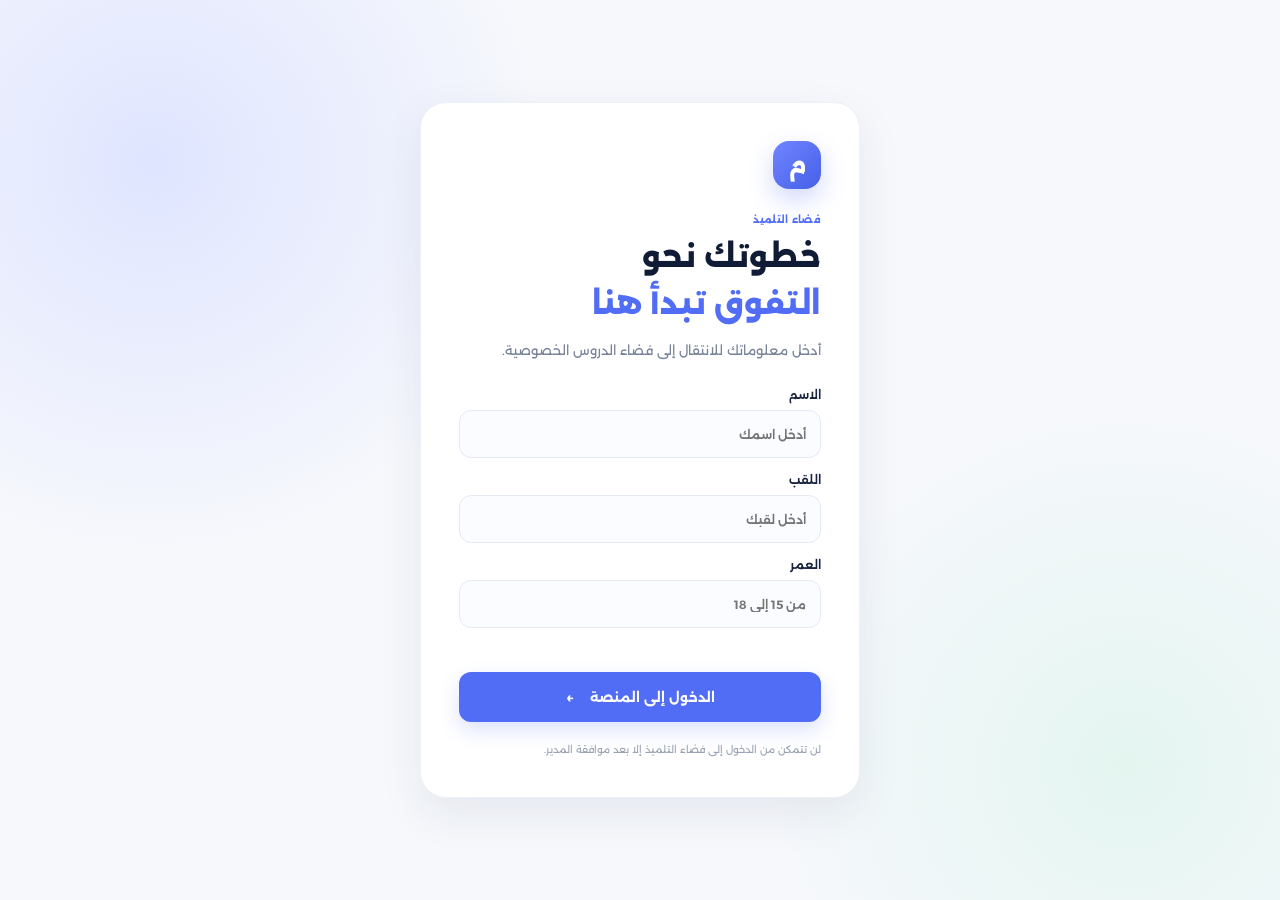
==== student-platform-starter/student-platform/student-platform/index.html @ 79c9dbfb "Add files via upload" ====
<!doctype html>
<html lang="ar" dir="rtl">
<head>
  <meta charset="utf-8">
  <meta name="viewport" content="width=device-width, initial-scale=1">
  <meta name="theme-color" content="#101b35">
  <title>منصتي التعليمية | فضاء التلميذ</title>
  <link rel="preconnect" href="https://fonts.googleapis.com">
  <link rel="preconnect" href="https://fonts.gstatic.com" crossorigin>
  <link href="https://fonts.googleapis.com/css2?family=Alexandria:wght@400;500;600;700;800&display=swap" rel="stylesheet">
  <link rel="stylesheet" href="styles.css">
</head>
<body>
  <div id="welcomeScreen" class="welcome-screen">
    <div class="welcome-card">
      <div class="brand-mark">م</div>
      <p class="eyebrow">فضاء التلميذ</p>
      <h1>خطوتك نحو<br><span>التفوق تبدأ هنا</span></h1>
      <p class="muted intro">أدخل معلوماتك للانتقال إلى فضاء الدروس الخصوصية.</p>
      <form id="profileForm" class="profile-form">
        <label>الاسم
          <input id="firstName" type="text" autocomplete="given-name" placeholder="أدخل اسمك" required maxlength="40">
        </label>
        <label>اللقب
          <input id="lastName" type="text" autocomplete="family-name" placeholder="أدخل لقبك" required maxlength="40">
        </label>
        <label>العمر
          <input id="age" type="number" inputmode="numeric" min="15" max="18" placeholder="من 15 إلى 18" required>
        </label>
        <p id="profileError" class="form-error" role="alert"></p>
        <button class="button button-primary button-wide" type="submit">الدخول إلى المنصة <span>←</span></button>
      </form>
      <section id="activationPanel" class="hidden" style="text-align:center;padding:12px 0">
        <div style="font-size:34px">⏳</div>
        <h2 id="activationTitle">طلبك قيد المراجعة</h2>
        <p id="activationMessage" class="muted">تم إرسال معلوماتك إلى المدير. ستنتقل إلى الصفحة الرئيسية بعد قبول الطلب.</p>
        <p id="activationAttempts" class="tiny-note"></p>
        <button id="retryActivation" class="button button-primary button-wide hidden" type="button">إعادة إرسال طلب التفعيل</button>
      </section>
      <p class="tiny-note">لن تتمكن من الدخول إلى فضاء التلميذ إلا بعد موافقة المدير.</p>
    </div>
  </div>

  <div id="app" class="app-shell hidden">
    <aside class="sidebar">
      <a class="brand" href="#" aria-label="الرئيسية"><span class="brand-mark small">م</span><span>مدرستي<span class="brand-dot">.</span></span></a>
      <div class="side-label">القائمة الرئيسية</div>
      <nav class="side-nav">
        <button class="nav-link active" data-target="home"><span class="nav-icon">⌂</span> الرئيسية</button>
        <button class="nav-link" data-target="my-bookings"><span class="nav-icon">▤</span> اشتراكاتي</button>
        <button class="nav-link" data-target="statistics"><span class="nav-icon">▥</span> إحصائياتي</button>
        <button class="nav-link" data-target="settings"><span class="nav-icon">⚙</span> الإعدادات</button>
      </nav>
      <div class="sidebar-bottom">
        <div class="help-card"><div class="help-icon">؟</div><strong>هل تحتاج إلى مساعدة؟</strong><p>ستتوفر المساعدة قريباً داخل المنصة.</p></div>
        <button id="logoutBtn" class="logout-button">↪ تسجيل الخروج</button>
      </div>
    </aside>

    <main class="main-content">
      <header class="topbar">
        <div><p class="eyebrow">فضاء التلميذ</p><h2 id="pageHeading">الرئيسية</h2></div>
        <div class="top-actions">
          <button class="icon-button" id="notificationButton" aria-label="الإشعارات">♧<i></i></button>
          <div class="user-chip"><div class="avatar" id="avatarInitials">ت</div><div><strong id="headerName">التلميذ</strong><small>تلميذ</small></div></div>
        </div>
      </header>

      <section id="home" class="page-section">
        <div class="hero">
          <div class="hero-copy"><span class="hero-tag">تعلم بذكاء · تقدم بثبات</span><h1>مرحباً، <span id="welcomeName">بك</span> 👋</h1><p>اختر فوجك وابدأ رحلتك نحو نتائج أفضل.</p><button class="button button-light" data-scroll="groups">اكتشف الأفواج <span>←</span></button></div>
          <div class="hero-art" aria-hidden="true"><div class="orbit orbit-one"></div><div class="orbit orbit-two"></div><div class="book">✦</div><div class="floating f1">A+</div><div class="floating f2">علوم</div><div class="floating f3">✓</div></div>
        </div>

        <div class="section-heading"><div><p class="eyebrow">ابدأ من هنا</p><h3>الأستاذ المتاح</h3></div><span class="live-label"><i></i> <span id="teacherCount">0</span> أساتذة حالياً</span></div>
        <div id="teacherList" class="teachers-list"></div>

        <div id="groups" class="section-heading groups-heading"><div><p class="eyebrow">اختر الموعد المناسب</p><h3>أفواج البكالوريا</h3><p class="section-subtitle">السعر موحد لجميع الأفواج: 300 دج للحصة.</p><p id="dailyBookingLimit" class="section-subtitle">يمكنك التسجيل في 3 أفواج يومياً.</p></div><span class="capacity-pill">3 تسجيلات يومياً</span></div>
        <div class="group-day-title"><span>الجمعة</span><span class="day-line"></span></div>
        <div id="fridayGroups" class="groups-grid"></div>
        <div class="group-day-title saturday-title"><span>السبت</span><span class="day-line"></span></div>
        <div id="saturdayGroups" class="groups-grid"></div>
        <div class="notice-strip"><span>ⓘ</span><p>تُفتح نافذة التسجيل يومي الجمعة والسبت من 07:30 صباحاً إلى 16:00. سيتم التحقق من الموعد نهائياً عبر السيرفر عند ربطه.</p></div>
      </section>

      <section id="my-bookings" class="page-section hidden">
        <div class="section-heading"><div><p class="eyebrow">مواعيدك القادمة</p><h3>اشتراكاتي</h3><p class="section-subtitle">تابع الأفواج التي سجلت فيها.</p></div></div>
        <div id="bookingList" class="booking-list"></div>
      </section>

      <section id="statistics" class="page-section hidden">
        <div class="section-heading"><div><p class="eyebrow">نظرة عامة</p><h3>إحصائياتي</h3><p class="section-subtitle">ملخص نشاطك على المنصة.</p></div></div>
        <div class="stats-grid">
          <div class="stat-card"><span class="stat-icon purple">▤</span><small>إجمالي الاشتراكات</small><strong id="statBookings">0</strong><span class="stat-foot">فوج مسجل فيه</span></div>
          <div class="stat-card"><span class="stat-icon green">◷</span><small>ساعات التعلم المسجلة</small><strong id="statHours">0</strong><span class="stat-foot">ساعة</span></div>
          <div class="stat-card"><span class="stat-icon orange">دج</span><small>قيمة الاشتراكات</small><strong id="statCost">0</strong><span class="stat-foot">دج · ليست إيصال دفع</span></div>
        </div>
        <div class="notice-strip"><span>ⓘ</span><p>الأرقام هنا تجريبية ومحسوبة من تسجيلات هذا المتصفح. حالة الدفع الفعلية ستأتي من قاعدة البيانات لاحقاً.</p></div>
      </section>

      <section id="settings" class="page-section hidden">
        <div class="section-heading"><div><p class="eyebrow">حسابك</p><h3>الإعدادات</h3><p class="section-subtitle">إدارة بياناتك والتذكيرات.</p></div></div>
        <div class="settings-card">
          <div class="settings-row"><div><strong>الإشعارات والتذكير قبل الحصة</strong><p>فعّلها لتصلك الإعلانات العامة وتذكير قبل الحصة بـ30 دقيقة حتى عند إغلاق الموقع، بعد السماح من المتصفح.</p></div><label class="switch"><input type="checkbox" id="reminderToggle"><span></span></label></div>
          <div class="settings-row"><div><strong>معلومات الحساب</strong><p id="profileSummary">—</p></div><span class="settings-badge">محلياً</span></div>
        </div>
        <p class="tiny-note settings-note">التذكير التلقائي حتى عند إغلاق الموقع، وإشعار التقييم بعد انتهاء الحصة، يحتاجان إلى السيرفر وجدولة الإشعارات وسيتم تنفيذهما في مرحلة الربط.</p>
      </section>

      <footer class="footer"><span>مدرستي © 2026</span><span>نتعلم اليوم لننجح غداً</span></footer>
    </main>
  </div>

  <div id="toast" class="toast" role="status" aria-live="polite"></div>
  <script src="app.js"></script>
</body>
</html>
---- student-platform-starter/student-platform/student-platform/styles.css ----
@import url('https://fonts.googleapis.com/css2?family=Alexandria:wght@400;500;600;700;800&display=swap');
:root{--navy:#101b35;--navy2:#1b2b50;--blue:#526df5;--blue2:#7085ff;--ink:#18233d;--muted:#78839a;--line:#e9edf5;--bg:#f6f8fc;--white:#fff;--green:#159b70;--orange:#f29b38;--shadow:0 16px 45px rgba(22,37,75,.08)}
*{box-sizing:border-box}body{margin:0;background:var(--bg);color:var(--ink);font-family:'Alexandria',sans-serif;font-size:13px}button,input{font:inherit}button{cursor:pointer}.hidden{display:none!important}.muted,.section-subtitle{color:var(--muted)}.eyebrow{margin:0 0 8px;color:var(--blue);font-size:10px;font-weight:700;letter-spacing:.3px}.brand-mark{width:48px;height:48px;border-radius:16px;background:linear-gradient(135deg,#7085ff,#465fe8);color:white;display:grid;place-items:center;font-weight:800;font-size:23px;box-shadow:0 10px 25px #526df544}.brand-mark.small{width:36px;height:36px;border-radius:12px;font-size:18px}
.welcome-screen{min-height:100vh;display:grid;place-items:center;padding:28px;background:radial-gradient(circle at 12% 18%,#dfe5ff 0,transparent 29%),radial-gradient(circle at 88% 85%,#e4f5f0 0,transparent 26%),#f6f8fc}.welcome-card{width:min(100%,440px);padding:38px;background:white;border:1px solid #edf0f7;border-radius:26px;box-shadow:var(--shadow)}.welcome-card>.brand-mark{margin-bottom:24px}.welcome-card h1{font-size:30px;line-height:1.55;margin:0;color:var(--navy);font-weight:800}.welcome-card h1 span{color:var(--blue)}.intro{line-height:2;margin:10px 0 24px}.profile-form{display:grid;gap:14px}.profile-form label{display:grid;gap:8px;font-weight:600;font-size:12px}.profile-form input{height:48px;border:1px solid #e5e9f2;border-radius:12px;padding:0 14px;outline:none;background:#fbfcff;transition:.2s}.profile-form input:focus{border-color:var(--blue);box-shadow:0 0 0 3px #526df51a}.form-error{min-height:16px;margin:0;color:#d84a4a;font-size:11px}.button{border:0;border-radius:12px;padding:13px 18px;font-weight:700;display:inline-flex;align-items:center;justify-content:center;gap:16px;transition:.2s}.button-primary{background:var(--blue);color:white;box-shadow:0 8px 20px #526df533}.button-primary:hover{background:#405be8;transform:translateY(-1px)}.button-wide{width:100%;height:50px}.tiny-note{font-size:10px;color:#9aa3b5;line-height:1.9;margin:18px 0 0}
.app-shell{min-height:100vh}.sidebar{width:250px;background:var(--navy);color:#d9e0f2;position:fixed;inset:0 0 0 auto;padding:28px 18px;display:flex;flex-direction:column;z-index:5}.brand{display:flex;align-items:center;gap:11px;color:white;text-decoration:none;font-size:18px;font-weight:800;padding:0 10px 38px}.brand-dot{color:#8293ff}.side-label{color:#8290b1;font-size:10px;padding:0 12px 13px}.side-nav{display:grid;gap:7px}.nav-link{height:46px;border:0;border-radius:11px;background:transparent;color:#b8c2dc;text-align:right;padding:0 13px;display:flex;align-items:center;gap:12px;font-size:12px}.nav-link:hover,.nav-link.active{background:#ffffff13;color:white}.nav-link.active{box-shadow:inset -3px 0 #8293ff}.nav-icon{font-size:19px;width:22px;text-align:center}.sidebar-bottom{margin-top:auto}.help-card{background:#ffffff0d;border:1px solid #ffffff12;border-radius:15px;padding:16px;margin-bottom:16px}.help-icon{width:27px;height:27px;display:grid;place-items:center;background:#7185ff;border-radius:9px;color:white;margin-bottom:12px}.help-card strong{font-size:11px}.help-card p{font-size:10px;line-height:1.8;color:#9eabc8;margin:7px 0 0}.logout-button{width:100%;background:transparent;border:0;color:#9eabc8;text-align:right;padding:10px 12px;font-size:11px}
.main-content{margin-right:250px;padding:28px 38px 20px;max-width:1600px}.topbar{height:66px;display:flex;align-items:center;justify-content:space-between;margin-bottom:25px}.topbar h2{font-size:20px;margin:0;font-weight:800}.top-actions{display:flex;align-items:center;gap:18px}.icon-button{width:39px;height:39px;border:1px solid var(--line);background:white;border-radius:12px;color:#586783;font-size:18px;position:relative}.icon-button i{position:absolute;width:6px;height:6px;border-radius:50%;background:#f17b70;top:8px;left:9px}.user-chip{display:flex;align-items:center;gap:9px}.avatar{width:39px;height:39px;background:#e8ecff;color:var(--blue);border-radius:13px;display:grid;place-items:center;font-weight:800}.user-chip strong,.user-chip small{display:block}.user-chip strong{font-size:11px}.user-chip small{font-size:9px;color:var(--muted);margin-top:3px}
.hero{min-height:235px;background:linear-gradient(110deg,#1a2a50,#263b72 65%,#394f91);border-radius:22px;padding:30px 34px;color:white;position:relative;overflow:hidden;display:flex;align-items:center;justify-content:space-between;box-shadow:0 16px 35px #1a2a5024}.hero-copy{position:relative;z-index:2}.hero-tag{font-size:10px;color:#c6d0ff;background:#ffffff17;border:1px solid #ffffff1b;border-radius:30px;padding:7px 12px}.hero h1{font-size:26px;margin:18px 0 5px;font-weight:800}.hero h1 span{color:#9eaeff}.hero p{color:#c2cce6;margin:0 0 20px;font-size:11px}.button-light{background:white;color:#263b72;font-size:11px;padding:11px 16px}.hero-art{width:260px;height:210px;position:absolute;left:6%;top:12px;opacity:.95}.orbit{position:absolute;border:1px solid #ffffff22;border-radius:50%;transform:rotate(-24deg)}.orbit-one{width:230px;height:140px;top:36px;left:5px}.orbit-two{width:190px;height:190px;top:10px;left:25px}.book{position:absolute;top:57px;left:85px;width:86px;height:86px;border-radius:25px;background:linear-gradient(135deg,#8da0ff,#536df4);box-shadow:0 18px 35px #090f2e66;display:grid;place-items:center;font-size:48px;color:#fff}.floating{position:absolute;background:#ffffffed;color:#29385e;padding:9px 13px;border-radius:11px;font-weight:800;box-shadow:0 8px 20px #0b153a30}.f1{top:25px;left:42px;color:#586df0}.f2{bottom:29px;left:28px;font-size:10px}.f3{right:20px;bottom:42px;color:#159b70}
.section-heading{display:flex;align-items:end;justify-content:space-between;margin:30px 0 15px}.section-heading h3{margin:0;font-size:17px;font-weight:800}.section-subtitle{font-size:10px;margin:7px 0 0}.live-label,.capacity-pill{font-size:10px;color:#71809b;background:#fff;border:1px solid var(--line);border-radius:30px;padding:8px 12px}.live-label i{display:inline-block;width:6px;height:6px;background:#20b681;border-radius:50%;margin-left:6px}.teacher-card{background:white;border:1px solid var(--line);border-radius:17px;padding:17px 19px;display:flex;align-items:center;gap:15px}.teacher-avatar{width:54px;height:54px;flex:none;border-radius:17px;background:linear-gradient(135deg,#dfe5ff,#eff1ff);color:#526df5;display:grid;place-items:center;font-size:24px;font-weight:800}.teacher-info{flex:1}.teacher-info h3{margin:0 0 5px;font-size:13px}.teacher-info p{margin:0;color:var(--muted);font-size:10px}.teacher-tags{display:flex;gap:6px;margin-top:10px}.teacher-tags span{font-size:9px;background:#f2f4ff;color:#6478e9;border-radius:6px;padding:5px 8px}.teacher-side{text-align:left;border-right:1px solid var(--line);padding-right:22px}.availability{font-size:9px;color:var(--green);display:block;margin-bottom:5px}.teacher-side strong{font-size:20px}.teacher-side small{font-size:10px;color:var(--muted);font-weight:500}
.groups-heading{margin-top:34px}.group-day-title{display:flex;align-items:center;gap:13px;margin:20px 0 12px;font-size:12px;font-weight:800}.day-line{height:1px;background:#e5e9f2;flex:1}.groups-grid{display:grid;grid-template-columns:repeat(3,minmax(0,1fr));gap:13px}.group-card{background:white;border:1px solid var(--line);border-radius:16px;padding:16px;transition:.2s;position:relative;overflow:hidden}.group-card:hover{transform:translateY(-3px);box-shadow:var(--shadow);border-color:#dce2ff}.group-top{display:flex;justify-content:space-between;align-items:center}.group-number{font-size:10px;color:#75819a;background:#f3f5fa;border-radius:7px;padding:6px 9px}.group-day{font-size:9px;color:#159b70}.group-card h4{font-size:15px;margin:15px 0 7px}.group-time{color:#6f7c96;font-size:10px}.group-bottom{display:flex;align-items:center;justify-content:space-between;margin-top:17px;padding-top:13px;border-top:1px solid #f0f2f7}.price{font-size:13px;font-weight:800}.price small{font-size:9px;color:var(--muted);font-weight:500}.join-button{border:0;background:#edf0ff;color:#526df5;border-radius:9px;padding:8px 11px;font-size:10px;font-weight:700}.join-button:hover{background:var(--blue);color:white}.join-button:disabled{opacity:.55;cursor:not-allowed}.saturday-title{margin-top:26px}.notice-strip{margin-top:18px;border:1px solid #e6eaff;background:#f0f3ff;border-radius:12px;padding:12px 14px;display:flex;align-items:flex-start;gap:10px;color:#6878c9}.notice-strip p{margin:0;font-size:10px;line-height:1.9;color:#68769c}
.booking-list{display:grid;gap:12px}.booking-item{background:white;border:1px solid var(--line);border-radius:15px;padding:17px;display:flex;align-items:center;gap:15px}.booking-date{width:45px;height:45px;border-radius:13px;background:#eef1ff;color:#526df5;display:grid;place-items:center;font-size:18px}.booking-details{flex:1}.booking-details strong{font-size:12px}.booking-details p{margin:5px 0 0;color:var(--muted);font-size:10px}.booking-status{font-size:9px;background:#eaf8f2;color:#159b70;padding:7px 10px;border-radius:20px}.empty-state{background:white;border:1px dashed #dce2ed;border-radius:16px;padding:38px 20px;text-align:center;color:var(--muted)}.empty-state strong{display:block;color:var(--ink);margin:10px 0 5px}.empty-icon{font-size:27px;color:#a7b2d0}
.stats-grid{display:grid;grid-template-columns:repeat(3,minmax(0,1fr));gap:14px}.stat-card{background:white;border:1px solid var(--line);border-radius:16px;padding:20px}.stat-icon{width:36px;height:36px;border-radius:11px;display:grid;place-items:center;font-weight:800;margin-bottom:17px}.purple{background:#eff0ff;color:#6978ed}.green{background:#e9f8f1;color:#1aa274}.orange{background:#fff4e8;color:#e99a3e}.stat-card small,.stat-card strong,.stat-foot{display:block}.stat-card small{color:var(--muted);font-size:10px}.stat-card strong{font-size:25px;margin:7px 0}.stat-foot{font-size:9px;color:#a1aabd}
.settings-card{background:white;border:1px solid var(--line);border-radius:16px;padding:0 20px}.settings-row{display:flex;align-items:center;justify-content:space-between;padding:20px 0;gap:20px}.settings-row+ .settings-row{border-top:1px solid var(--line)}.settings-row strong{font-size:12px}.settings-row p{font-size:10px;color:var(--muted);margin:6px 0 0;line-height:1.8}.settings-badge{background:#f3f5fa;color:#8490a6;border-radius:20px;padding:6px 10px;font-size:9px}.switch{position:relative;width:43px;height:24px;flex:none}.switch input{opacity:0;width:0;height:0}.switch span{position:absolute;inset:0;background:#dce1eb;border-radius:20px;transition:.2s;cursor:pointer}.switch span:before{content:"";position:absolute;width:18px;height:18px;right:3px;top:3px;border-radius:50%;background:white;transition:.2s}.switch input:checked+span{background:var(--blue)}.switch input:checked+span:before{transform:translateX(-19px)}.settings-note{max-width:700px}.footer{display:flex;justify-content:space-between;color:#a2aabd;font-size:9px;padding:35px 2px 8px}.toast{position:fixed;bottom:25px;left:25px;max-width:min(400px,calc(100vw - 50px));padding:13px 18px;border-radius:12px;background:#14213d;color:white;box-shadow:var(--shadow);font-size:11px;opacity:0;transform:translateY(12px);pointer-events:none;transition:.25s;z-index:20}.toast.show{opacity:1;transform:translateY(0)}
@media(max-width:1050px){.main-content{padding:25px 25px;margin-right:220px}.sidebar{width:220px}.groups-grid{grid-template-columns:repeat(2,minmax(0,1fr))}.hero-art{left:-3%}}
@media(max-width:760px){.sidebar{width:100%;height:66px;inset:auto 0 0;padding:7px 10px;display:block}.brand,.side-label,.sidebar-bottom{display:none}.side-nav{height:100%;display:flex;justify-content:space-around;gap:2px}.nav-link{height:50px;flex:1;justify-content:center;flex-direction:column;gap:1px;padding:4px 2px;font-size:8px;border-radius:9px}.nav-icon{font-size:17px}.nav-link.active{box-shadow:inset 0 -2px #8293ff}.main-content{margin:0;padding:18px 15px 90px}.topbar{margin-bottom:18px}.topbar h2{font-size:17px}.user-chip{gap:6px}.user-chip strong{font-size:9px}.user-chip small{font-size:8px}.avatar{width:34px;height:34px}.hero{min-height:220px;padding:23px 20px}.hero h1{font-size:22px}.hero-art{opacity:.24;left:-50px}.section-heading{margin-top:25px}.section-heading h3{font-size:15px}.teacher-card{padding:13px;gap:10px}.teacher-avatar{width:45px;height:45px}.teacher-info h3{font-size:11px}.teacher-info p{font-size:9px}.teacher-side{padding-right:10px}.teacher-side strong{font-size:17px}.availability{font-size:8px}.groups-grid{grid-template-columns:1fr;gap:9px}.group-card{padding:14px}.group-card h4{margin:10px 0 5px}.group-bottom{margin-top:12px}.stats-grid{grid-template-columns:1fr}.stat-card{padding:15px}.stat-icon{margin-bottom:10px}.footer{gap:10px}.capacity-pill{font-size:8px;padding:7px 9px}.live-label{font-size:8px}.welcome-card{padding:28px 22px}.welcome-card h1{font-size:26px}}

.teachers-list{display:grid;grid-template-columns:repeat(auto-fit,minmax(260px,1fr));gap:14px;margin:14px 0 28px}

.group-teacher{font-size:12px;color:#718096;margin:4px 0 10px}
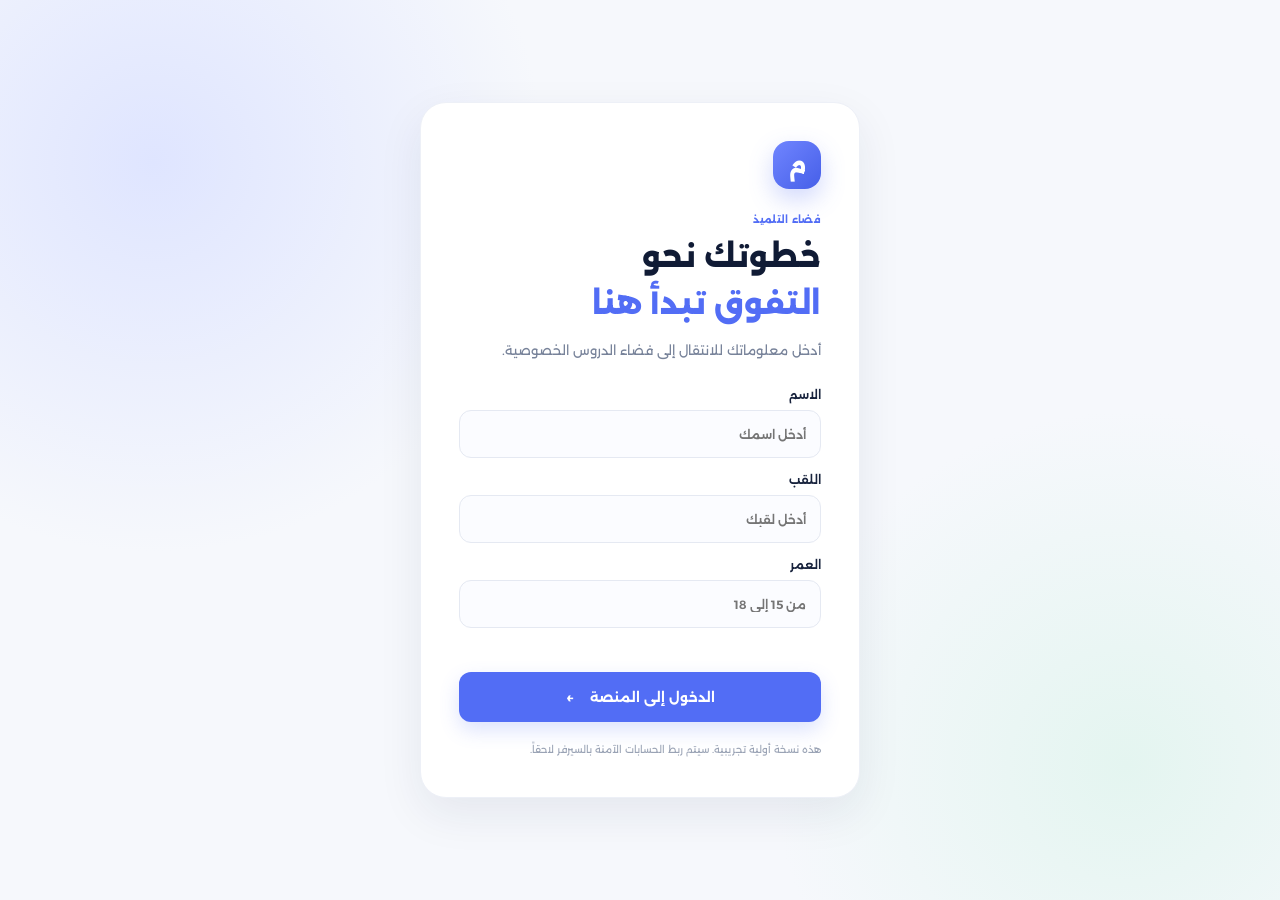
==== commit 7791ec1f: "Add files via upload" ====
--- a/student-platform-starter/student-platform/student-platform/index.html
+++ b/student-platform-starter/student-platform/student-platform/index.html
@@ -30,14 +30,7 @@
         <p id="profileError" class="form-error" role="alert"></p>
         <button class="button button-primary button-wide" type="submit">الدخول إلى المنصة <span>←</span></button>
       </form>
-      <section id="activationPanel" class="hidden" style="text-align:center;padding:12px 0">
-        <div style="font-size:34px">⏳</div>
-        <h2 id="activationTitle">طلبك قيد المراجعة</h2>
-        <p id="activationMessage" class="muted">تم إرسال معلوماتك إلى المدير. ستنتقل إلى الصفحة الرئيسية بعد قبول الطلب.</p>
-        <p id="activationAttempts" class="tiny-note"></p>
-        <button id="retryActivation" class="button button-primary button-wide hidden" type="button">إعادة إرسال طلب التفعيل</button>
-      </section>
-      <p class="tiny-note">لن تتمكن من الدخول إلى فضاء التلميذ إلا بعد موافقة المدير.</p>
+      <p class="tiny-note">هذه نسخة أولية تجريبية. سيتم ربط الحسابات الآمنة بالسيرفر لاحقاً.</p>
     </div>
   </div>
 
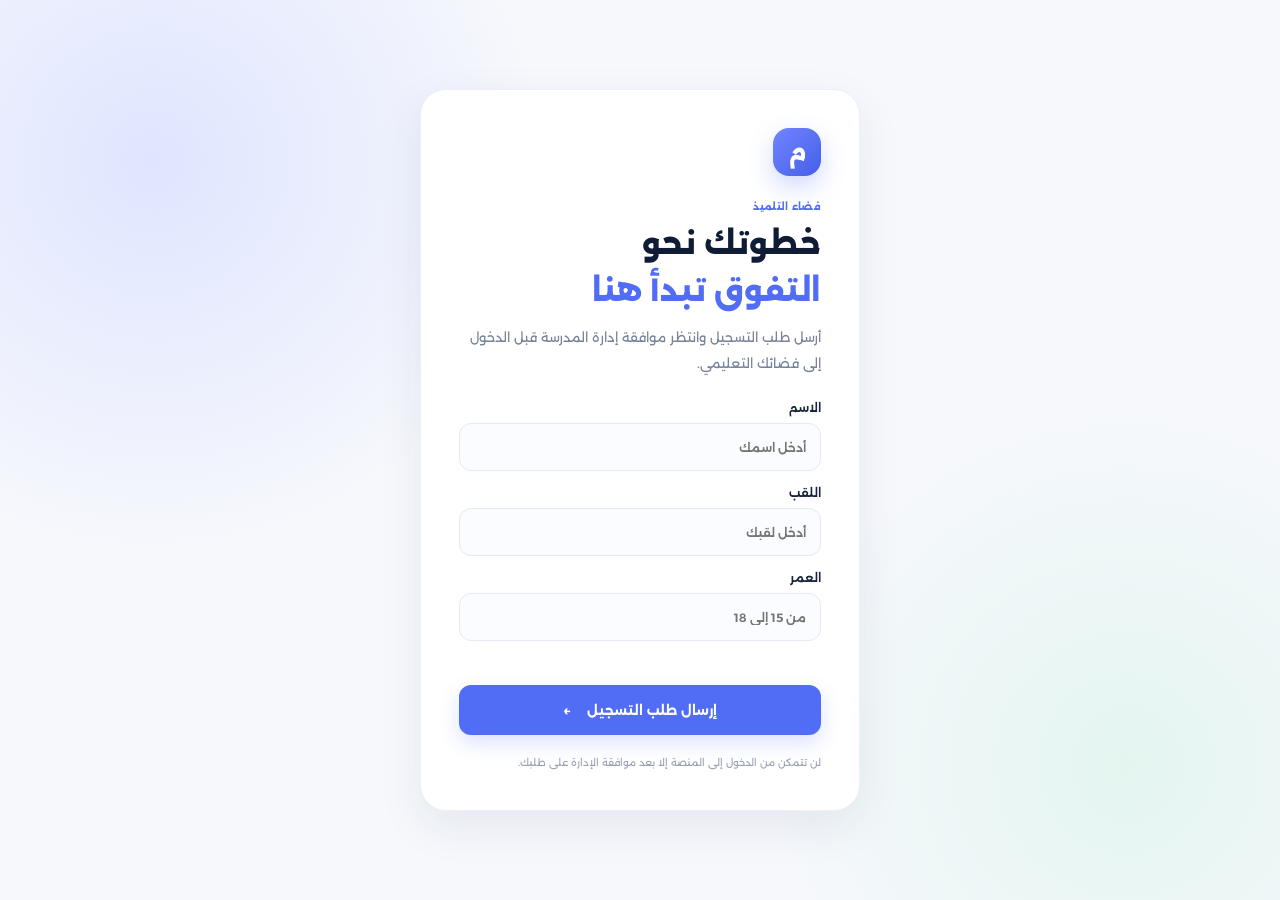
==== commit 1ab432ca: "Add files via upload" ====
--- a/student-platform-starter/student-platform/student-platform/index.html
+++ b/student-platform-starter/student-platform/student-platform/index.html
@@ -16,7 +16,7 @@
       <div class="brand-mark">م</div>
       <p class="eyebrow">فضاء التلميذ</p>
       <h1>خطوتك نحو<br><span>التفوق تبدأ هنا</span></h1>
-      <p class="muted intro">أدخل معلوماتك للانتقال إلى فضاء الدروس الخصوصية.</p>
+      <p class="muted intro">أرسل طلب التسجيل وانتظر موافقة إدارة المدرسة قبل الدخول إلى فضائك التعليمي.</p>
       <form id="profileForm" class="profile-form">
         <label>الاسم
           <input id="firstName" type="text" autocomplete="given-name" placeholder="أدخل اسمك" required maxlength="40">
@@ -28,9 +28,9 @@
           <input id="age" type="number" inputmode="numeric" min="15" max="18" placeholder="من 15 إلى 18" required>
         </label>
         <p id="profileError" class="form-error" role="alert"></p>
-        <button class="button button-primary button-wide" type="submit">الدخول إلى المنصة <span>←</span></button>
+        <button class="button button-primary button-wide" type="submit">إرسال طلب التسجيل <span>←</span></button>
       </form>
-      <p class="tiny-note">هذه نسخة أولية تجريبية. سيتم ربط الحسابات الآمنة بالسيرفر لاحقاً.</p>
+      <p class="tiny-note">لن تتمكن من الدخول إلى المنصة إلا بعد موافقة الإدارة على طلبك.</p>
     </div>
   </div>
 
--- a/student-platform-starter/student-platform/student-platform/styles.css
+++ b/student-platform-starter/student-platform/student-platform/styles.css
@@ -16,3 +16,5 @@
 .teachers-list{display:grid;grid-template-columns:repeat(auto-fit,minmax(260px,1fr));gap:14px;margin:14px 0 28px}
 
 .group-teacher{font-size:12px;color:#718096;margin:4px 0 10px}
+
+.registration-status-panel{margin-top:22px;padding:24px;border:1px solid #dce5f2;border-radius:20px;background:#f8fbff;text-align:center}.registration-status-panel h2{margin:12px 0}.registration-status-panel p{line-height:1.9}.registration-status-panel .status-icon{margin:auto;width:54px;height:54px;border-radius:18px;background:#e6eefc;color:#2455a6;display:grid;place-items:center;font-size:26px;font-weight:800}.registration-status-panel .status-pill{display:inline-block;margin-top:12px;padding:6px 12px;border-radius:30px;background:#fff1cf;color:#8a5b00;font-size:12px;font-weight:700}
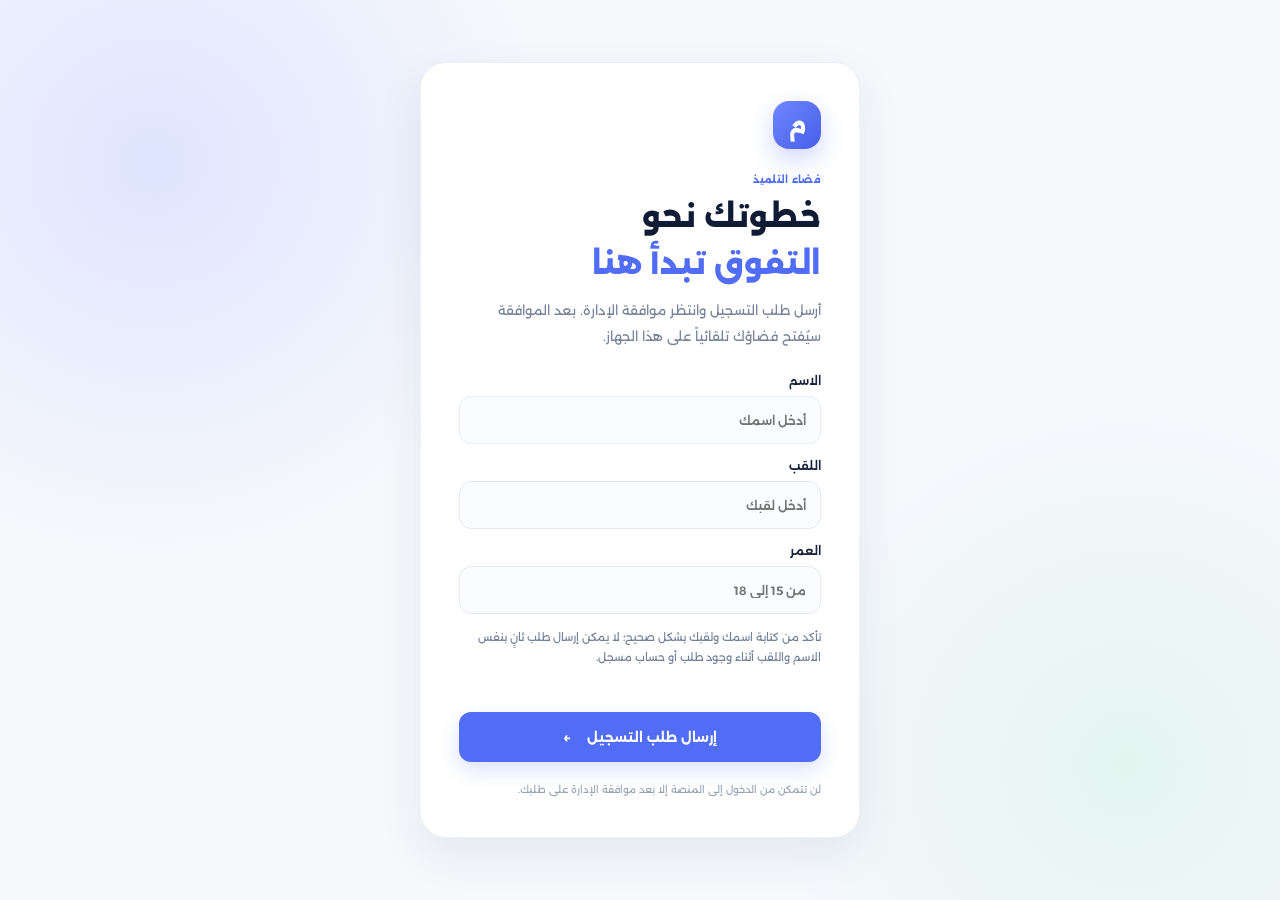
==== commit c2b3e6b7: "Add files via upload" ====
--- a/student-platform-starter/student-platform/student-platform/index.html
+++ b/student-platform-starter/student-platform/student-platform/index.html
@@ -16,23 +16,26 @@
       <div class="brand-mark">م</div>
       <p class="eyebrow">فضاء التلميذ</p>
       <h1>خطوتك نحو<br><span>التفوق تبدأ هنا</span></h1>
-      <p class="muted intro">أرسل طلب التسجيل وانتظر موافقة إدارة المدرسة قبل الدخول إلى فضائك التعليمي.</p>
+      <p class="muted intro">أرسل طلب التسجيل وانتظر موافقة الإدارة. بعد الموافقة سيُفتح فضاؤك تلقائياً على هذا الجهاز.</p>
       <form id="profileForm" class="profile-form">
         <label>الاسم
-          <input id="firstName" type="text" autocomplete="given-name" placeholder="أدخل اسمك" required maxlength="40">
+          <input id="firstName" type="text" autocomplete="given-name" placeholder="أدخل اسمك" required maxlength="40" minlength="2">
         </label>
         <label>اللقب
-          <input id="lastName" type="text" autocomplete="family-name" placeholder="أدخل لقبك" required maxlength="40">
+          <input id="lastName" type="text" autocomplete="family-name" placeholder="أدخل لقبك" required maxlength="40" minlength="2">
         </label>
         <label>العمر
-          <input id="age" type="number" inputmode="numeric" min="15" max="18" placeholder="من 15 إلى 18" required>
+          <input id="age" type="number" inputmode="numeric" min="15" max="18" step="1" placeholder="من 15 إلى 18" required>
         </label>
+        <p class="form-hint">تأكد من كتابة اسمك ولقبك بشكل صحيح؛ لا يمكن إرسال طلب ثانٍ بنفس الاسم واللقب أثناء وجود طلب أو حساب مسجل.</p>
         <p id="profileError" class="form-error" role="alert"></p>
         <button class="button button-primary button-wide" type="submit">إرسال طلب التسجيل <span>←</span></button>
       </form>
       <p class="tiny-note">لن تتمكن من الدخول إلى المنصة إلا بعد موافقة الإدارة على طلبك.</p>
     </div>
   </div>
+
+  <div id="registrationWaitingPage" class="welcome-screen hidden" aria-live="polite"></div>
 
   <div id="app" class="app-shell hidden">
     <aside class="sidebar">
@@ -65,15 +68,13 @@
           <div class="hero-art" aria-hidden="true"><div class="orbit orbit-one"></div><div class="orbit orbit-two"></div><div class="book">✦</div><div class="floating f1">A+</div><div class="floating f2">علوم</div><div class="floating f3">✓</div></div>
         </div>
 
-        <div class="section-heading"><div><p class="eyebrow">ابدأ من هنا</p><h3>الأستاذ المتاح</h3></div><span class="live-label"><i></i> <span id="teacherCount">0</span> أساتذة حالياً</span></div>
-        <div id="teacherList" class="teachers-list"></div>
 
-        <div id="groups" class="section-heading groups-heading"><div><p class="eyebrow">اختر الموعد المناسب</p><h3>أفواج البكالوريا</h3><p class="section-subtitle">السعر موحد لجميع الأفواج: 300 دج للحصة.</p><p id="dailyBookingLimit" class="section-subtitle">يمكنك التسجيل في 3 أفواج يومياً.</p></div><span class="capacity-pill">3 تسجيلات يومياً</span></div>
+        <div id="groups" class="section-heading groups-heading"><div><p class="eyebrow">اختر الموعد المناسب</p><h3>الأفواج المتاحة</h3><p id="dailyBookingLimit" class="section-subtitle">يمكنك التسجيل في 3 أفواج يومياً.</p></div><span class="capacity-pill">3 تسجيلات يومياً</span></div>
         <div class="group-day-title"><span>الجمعة</span><span class="day-line"></span></div>
         <div id="fridayGroups" class="groups-grid"></div>
         <div class="group-day-title saturday-title"><span>السبت</span><span class="day-line"></span></div>
         <div id="saturdayGroups" class="groups-grid"></div>
-        <div class="notice-strip"><span>ⓘ</span><p>تُفتح نافذة التسجيل يومي الجمعة والسبت من 07:30 صباحاً إلى 16:00. سيتم التحقق من الموعد نهائياً عبر السيرفر عند ربطه.</p></div>
+        <div class="notice-strip"><span>ⓘ</span><p>تُفتح نافذة التسجيل يومي الجمعة والسبت من 07:30 صباحاً إلى 16:00 بتوقيت الجزائر. المقاعد غير محدودة، ويمكنك التسجيل في 3 أفواج كحد أقصى خلال اليوم. يعتمد القبول النهائي على تحقق السيرفر.</p></div>
       </section>
 
       <section id="my-bookings" class="page-section hidden">
@@ -88,16 +89,16 @@
           <div class="stat-card"><span class="stat-icon green">◷</span><small>ساعات التعلم المسجلة</small><strong id="statHours">0</strong><span class="stat-foot">ساعة</span></div>
           <div class="stat-card"><span class="stat-icon orange">دج</span><small>قيمة الاشتراكات</small><strong id="statCost">0</strong><span class="stat-foot">دج · ليست إيصال دفع</span></div>
         </div>
-        <div class="notice-strip"><span>ⓘ</span><p>الأرقام هنا تجريبية ومحسوبة من تسجيلات هذا المتصفح. حالة الدفع الفعلية ستأتي من قاعدة البيانات لاحقاً.</p></div>
+        
       </section>
 
       <section id="settings" class="page-section hidden">
         <div class="section-heading"><div><p class="eyebrow">حسابك</p><h3>الإعدادات</h3><p class="section-subtitle">إدارة بياناتك والتذكيرات.</p></div></div>
         <div class="settings-card">
           <div class="settings-row"><div><strong>الإشعارات والتذكير قبل الحصة</strong><p>فعّلها لتصلك الإعلانات العامة وتذكير قبل الحصة بـ30 دقيقة حتى عند إغلاق الموقع، بعد السماح من المتصفح.</p></div><label class="switch"><input type="checkbox" id="reminderToggle"><span></span></label></div>
-          <div class="settings-row"><div><strong>معلومات الحساب</strong><p id="profileSummary">—</p></div><span class="settings-badge">محلياً</span></div>
+          <div class="settings-row"><div><strong>معلومات الحساب</strong><p id="profileSummary">—</p></div><span class="settings-badge">حسابك</span></div>
         </div>
-        <p class="tiny-note settings-note">التذكير التلقائي حتى عند إغلاق الموقع، وإشعار التقييم بعد انتهاء الحصة، يحتاجان إلى السيرفر وجدولة الإشعارات وسيتم تنفيذهما في مرحلة الربط.</p>
+        <p class="tiny-note settings-note">تُعرض بيانات حسابك واشتراكاتك من قاعدة البيانات المرتبطة بالمنصة.</p>
       </section>
 
       <footer class="footer"><span>مدرستي © 2026</span><span>نتعلم اليوم لننجح غداً</span></footer>
--- a/student-platform-starter/student-platform/student-platform/styles.css
+++ b/student-platform-starter/student-platform/student-platform/styles.css
@@ -18,3 +18,96 @@
 .group-teacher{font-size:12px;color:#718096;margin:4px 0 10px}
 
 .registration-status-panel{margin-top:22px;padding:24px;border:1px solid #dce5f2;border-radius:20px;background:#f8fbff;text-align:center}.registration-status-panel h2{margin:12px 0}.registration-status-panel p{line-height:1.9}.registration-status-panel .status-icon{margin:auto;width:54px;height:54px;border-radius:18px;background:#e6eefc;color:#2455a6;display:grid;place-items:center;font-size:26px;font-weight:800}.registration-status-panel .status-pill{display:inline-block;margin-top:12px;padding:6px 12px;border-radius:30px;background:#fff1cf;color:#8a5b00;font-size:12px;font-weight:700}
+
+.teacher-group-section{margin:18px 0 26px}
+.teacher-group-heading{display:flex;align-items:center;justify-content:space-between;gap:12px;padding:12px 16px;margin-bottom:12px;border:1px solid #e3eaf4;border-radius:14px;background:#f7f9fd}
+.teacher-group-heading h4{margin:0;font-size:1rem;color:#17233d}
+.teacher-group-heading span{color:#64748b;font-size:.88rem}
+.teacher-group-section .groups-grid{margin-top:0}
+.waiting-card{text-align:center}
+.waiting-card .status-icon{font-size:2.2rem;margin-bottom:12px}
+/* ===== Group cards layout correction ===== */
+.teacher-group-section,
+.teacher-group-section .groups-grid {
+  display: grid;
+  width: 100%;
+  min-width: 0;
+}
+
+.teacher-group-section .groups-grid {
+  grid-template-columns: repeat(auto-fit, minmax(min(100%, 280px), 1fr));
+  align-items: stretch;
+  justify-items: stretch;
+  gap: 16px;
+}
+
+.teacher-group-section .group-card,
+.groups-grid > .group-card {
+  width: 100%;
+  min-width: 0;
+  max-width: none;
+  display: flex;
+  flex-direction: column;
+  align-self: stretch;
+  overflow-wrap: anywhere;
+  word-break: normal;
+}
+
+.group-card h4 {
+  line-height: 1.65;
+  overflow-wrap: break-word;
+  word-break: normal;
+}
+
+.group-card .group-time,
+.group-card .group-teacher {
+  line-height: 1.8;
+  overflow-wrap: break-word;
+}
+
+.group-card .group-bottom {
+  margin-top: auto;
+  padding-top: 14px;
+  gap: 10px;
+  flex-wrap: wrap;
+}
+
+.group-card .join-button {
+  flex: 0 0 auto;
+  white-space: nowrap;
+}
+
+@media (min-width: 761px) {
+  .teacher-group-section .groups-grid {
+    grid-template-columns: repeat(auto-fit, minmax(280px, 1fr));
+  }
+}
+
+@media (max-width: 760px) {
+  .teacher-group-section .groups-grid {
+    grid-template-columns: minmax(0, 1fr);
+    gap: 12px;
+  }
+  .teacher-group-section .group-card {
+    padding: 16px;
+  }
+}
+
+/* تحسينات تجربة التسجيل والحالة */
+.form-hint{margin:0;color:#71809b;font-size:11px;line-height:1.8}
+.form-error{line-height:1.8}
+.booking-status-cancelled{background:#fff0ef;color:#bd5148}
+.join-button:disabled{cursor:not-allowed;opacity:.62;transform:none}
+.group-card:focus-within{outline:2px solid #aab8ff;outline-offset:2px}
+@media(max-width:760px){
+  .form-hint{font-size:10px}
+  .notice-strip{align-items:flex-start}
+}
+
+:focus-visible{outline:3px solid #9aaeff;outline-offset:2px}
+.profile-form input{transition:border-color .18s,box-shadow .18s}
+.profile-form input:focus{border-color:#7188f6;box-shadow:0 0 0 3px #7188f61a}
+.join-button{transition:background .18s,color .18s,transform .18s}
+.join-button:not(:disabled):active{transform:scale(.98)}
+.booking-item{transition:border-color .18s,box-shadow .18s}
+.booking-item:hover{border-color:#cfd8ff;box-shadow:0 8px 24px #1b2a4b0c}
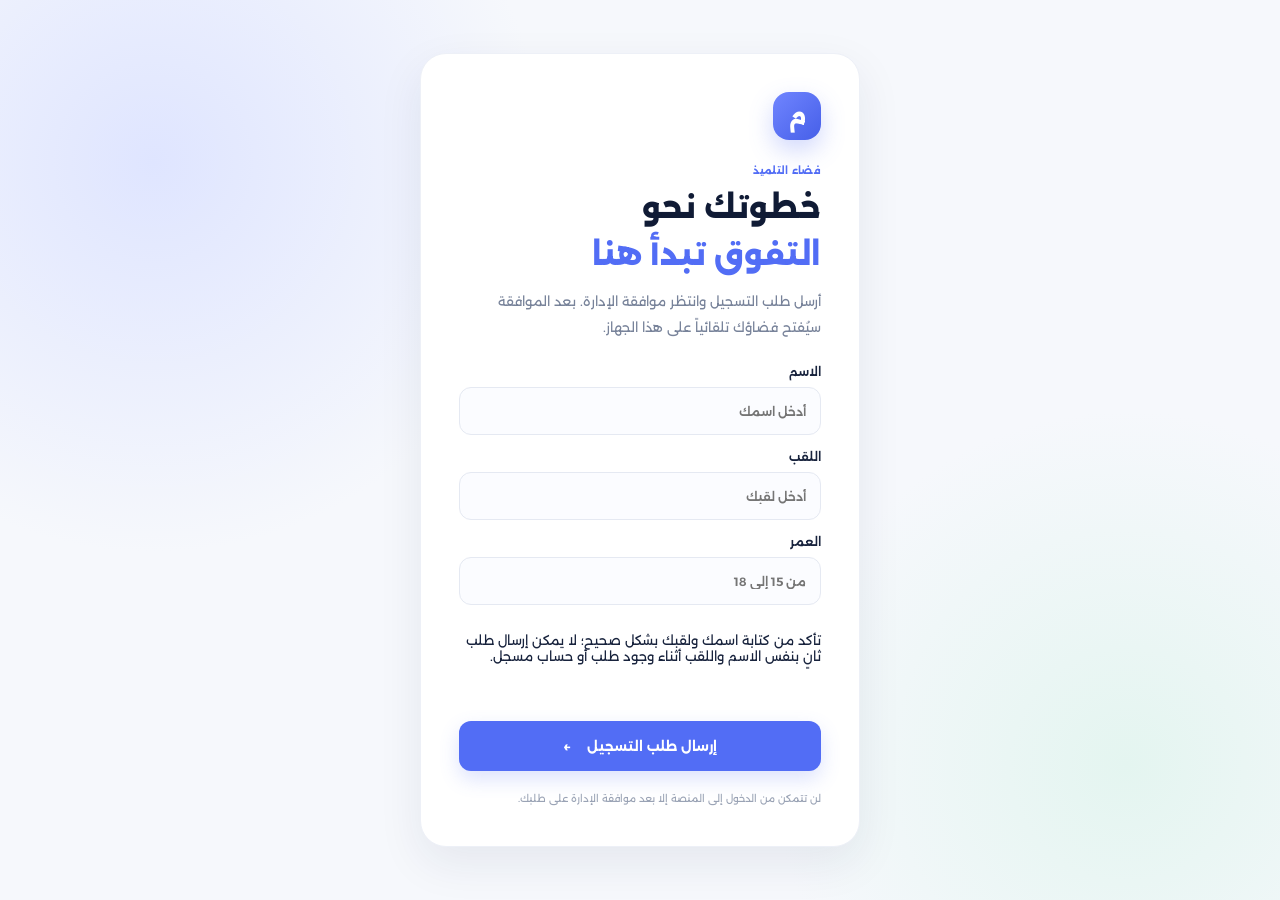
==== commit 0a70e17a: "Update index.html" ====
--- a/student-platform-starter/student-platform/student-platform/index.html
+++ b/student-platform-starter/student-platform/student-platform/index.html
@@ -49,7 +49,6 @@
       </nav>
       <div class="sidebar-bottom">
         <div class="help-card"><div class="help-icon">؟</div><strong>هل تحتاج إلى مساعدة؟</strong><p>ستتوفر المساعدة قريباً داخل المنصة.</p></div>
-        <button id="logoutBtn" class="logout-button">↪ تسجيل الخروج</button>
       </div>
     </aside>
 
--- a/student-platform-starter/student-platform/student-platform/styles.css
+++ b/student-platform-starter/student-platform/student-platform/styles.css
@@ -93,21 +93,182 @@
   }
 }
 
-/* تحسينات تجربة التسجيل والحالة */
-.form-hint{margin:0;color:#71809b;font-size:11px;line-height:1.8}
-.form-error{line-height:1.8}
-.booking-status-cancelled{background:#fff0ef;color:#bd5148}
-.join-button:disabled{cursor:not-allowed;opacity:.62;transform:none}
-.group-card:focus-within{outline:2px solid #aab8ff;outline-offset:2px}
-@media(max-width:760px){
-  .form-hint{font-size:10px}
-  .notice-strip{align-items:flex-start}
-}
-
-:focus-visible{outline:3px solid #9aaeff;outline-offset:2px}
-.profile-form input{transition:border-color .18s,box-shadow .18s}
-.profile-form input:focus{border-color:#7188f6;box-shadow:0 0 0 3px #7188f61a}
-.join-button{transition:background .18s,color .18s,transform .18s}
-.join-button:not(:disabled):active{transform:scale(.98)}
-.booking-item{transition:border-color .18s,box-shadow .18s}
-.booking-item:hover{border-color:#cfd8ff;box-shadow:0 8px 24px #1b2a4b0c}
+
+/* ===== Madrassati: uniform group-card dimensions ===== */
+.teacher-group-section .groups-grid,
+.groups-grid {
+  display: grid;
+  grid-template-columns: repeat(auto-fill, minmax(280px, 320px));
+  justify-content: start;
+  align-items: stretch;
+  gap: 16px;
+}
+
+.teacher-group-section .group-card,
+.groups-grid > .group-card {
+  width: 100%;
+  min-width: 0;
+  height: 190px;
+  min-height: 190px;
+  max-height: 190px;
+  display: flex;
+  flex-direction: column;
+  padding: 17px;
+  overflow: hidden;
+  border-radius: 16px;
+}
+
+.group-card .group-top {
+  flex: 0 0 auto;
+  min-height: 28px;
+}
+
+.group-card h4 {
+  margin: 12px 0 5px;
+  line-height: 1.5;
+  min-height: 23px;
+}
+
+.group-card .group-time,
+.group-card .group-teacher {
+  line-height: 1.6;
+  max-height: 38px;
+  overflow: hidden;
+  text-overflow: ellipsis;
+}
+
+.group-card .group-bottom {
+  margin-top: auto;
+  min-height: 42px;
+  flex-wrap: nowrap;
+  align-items: center;
+  gap: 8px;
+}
+
+.group-card .price {
+  white-space: nowrap;
+}
+
+.group-card .join-button {
+  white-space: nowrap;
+  flex-shrink: 0;
+}
+
+/* Tablet: slightly narrower cards, same height */
+@media (min-width: 761px) and (max-width: 1050px) {
+  .teacher-group-section .groups-grid,
+  .groups-grid {
+    grid-template-columns: repeat(auto-fill, minmax(260px, 300px));
+    gap: 14px;
+  }
+}
+
+/* Mobile: one full-width card per row */
+@media (max-width: 760px) {
+  .teacher-group-section .groups-grid,
+  .groups-grid {
+    grid-template-columns: minmax(0, 1fr);
+    justify-content: stretch;
+    gap: 12px;
+  }
+
+  .teacher-group-section .group-card,
+  .groups-grid > .group-card {
+    width: 100%;
+    height: 180px;
+    min-height: 180px;
+    max-height: 180px;
+  }
+}
+
+
+
+/* ===== Fixed teacher-name typography ===== */
+/* Teacher name in the teacher profile card */
+.teacher-info h3 {
+  font-size: 13px !important;
+  line-height: 1.5;
+  font-weight: 700;
+  margin: 0 0 5px;
+  max-width: 100%;
+  overflow: hidden;
+  text-overflow: ellipsis;
+  white-space: nowrap;
+}
+
+/* Teacher name in each teacher/group section heading */
+.teacher-group-heading h4 {
+  font-size: 14px !important;
+  line-height: 1.5;
+  font-weight: 700;
+  max-width: min(100%, 260px);
+  overflow: hidden;
+  text-overflow: ellipsis;
+  white-space: nowrap;
+}
+
+/* Teacher name shown inside a group card */
+.group-card .group-teacher {
+  font-size: 11px !important;
+  line-height: 1.5;
+  font-weight: 500;
+  max-height: 22px;
+  overflow: hidden;
+  text-overflow: ellipsis;
+  white-space: nowrap;
+}
+
+/* Keep the same typography on smaller screens */
+@media (max-width: 760px) {
+  .teacher-info h3 {
+    font-size: 12px !important;
+  }
+
+  .teacher-group-heading h4 {
+    font-size: 13px !important;
+  }
+
+  .group-card .group-teacher {
+    font-size: 11px !important;
+  }
+}
+
+
+/* ===== Final fix: keep teacher names compact and consistent ===== */
+.teacher-group-heading {
+  min-height: 46px;
+}
+
+.teacher-group-heading h4 {
+  font-size: 12px !important;
+  line-height: 1.5 !important;
+  font-weight: 700;
+  margin: 0 !important;
+  max-width: 180px;
+  overflow: hidden;
+  text-overflow: ellipsis;
+  white-space: nowrap;
+}
+
+.teacher-group-heading span {
+  font-size: 11px !important;
+  line-height: 1.5;
+}
+
+/* Teacher name in the teacher profile card */
+.teacher-card .teacher-info h3 {
+  font-size: 12px !important;
+  line-height: 1.5 !important;
+  font-weight: 700;
+  margin: 0 0 5px;
+  overflow: hidden;
+  text-overflow: ellipsis;
+  white-space: nowrap;
+}
+
+@media (max-width: 760px) {
+  .teacher-group-heading h4,
+  .teacher-card .teacher-info h3 {
+    font-size: 12px !important;
+  }
+}
